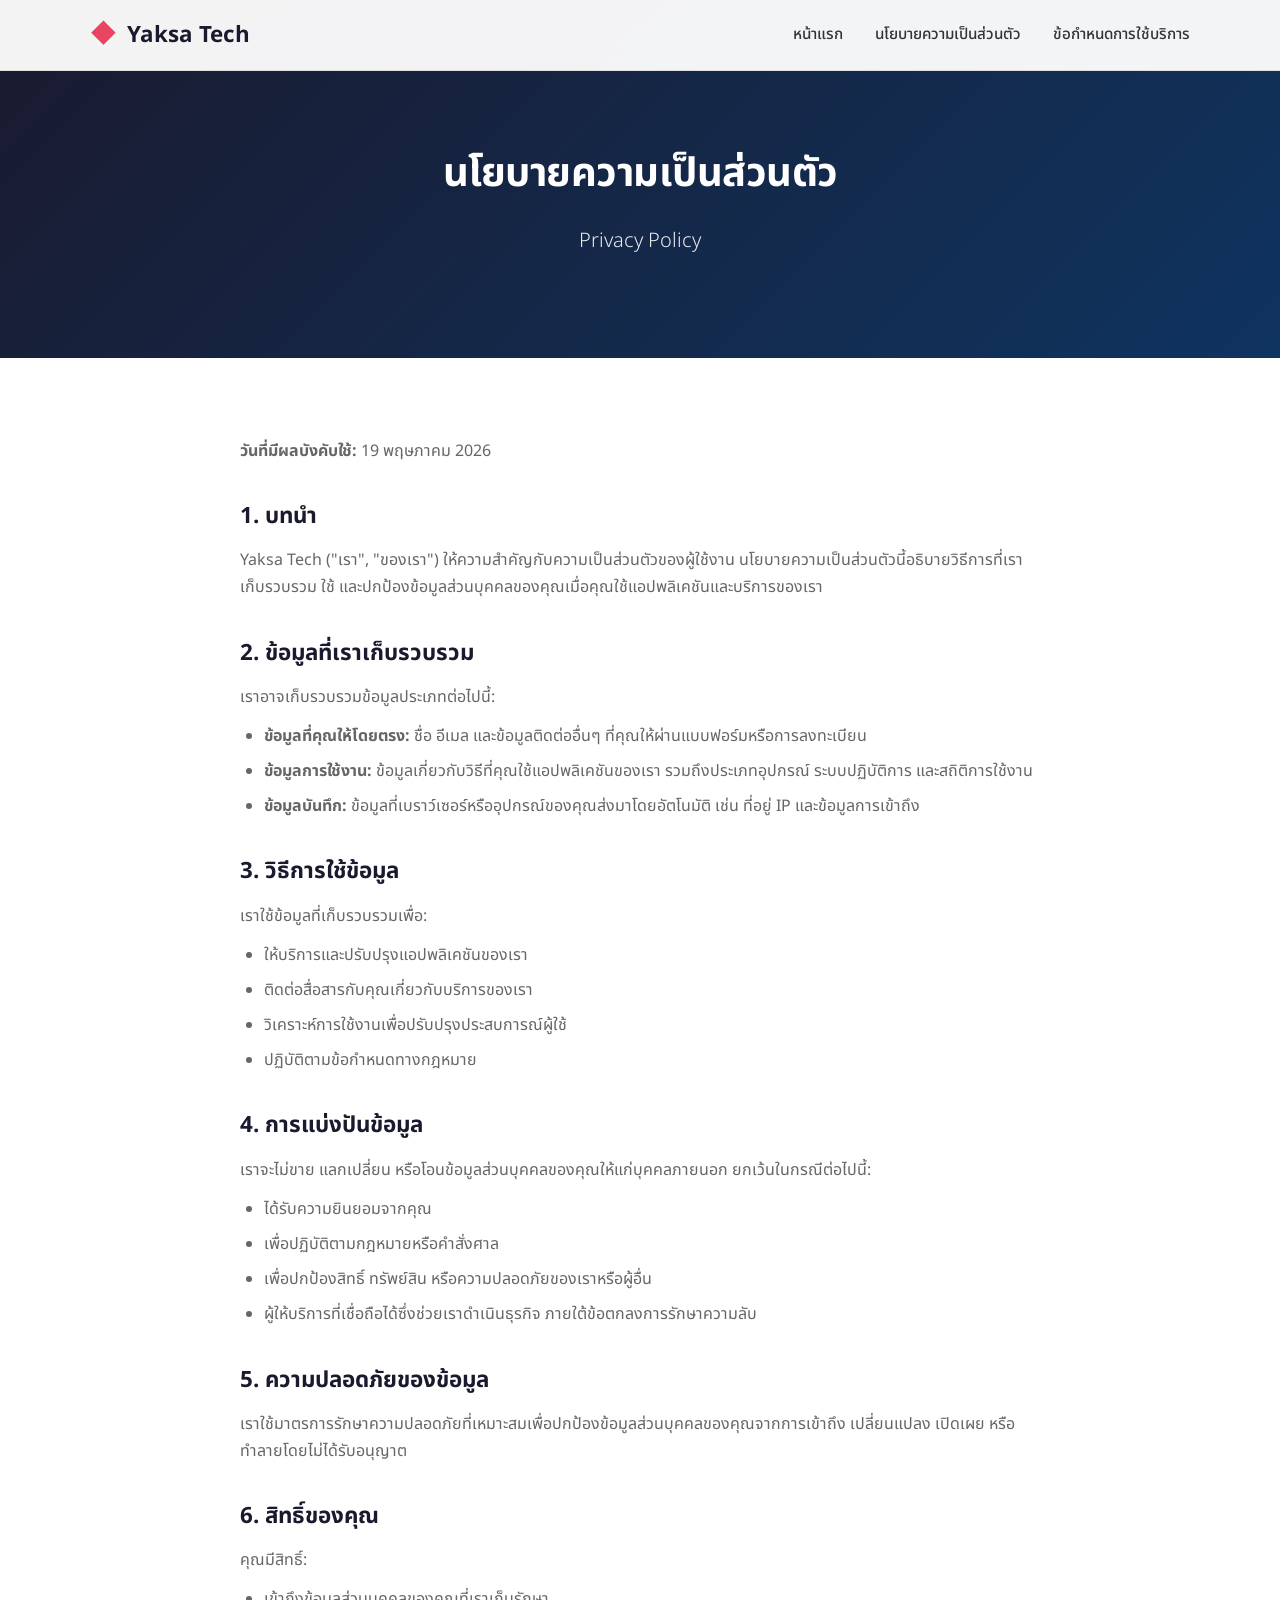
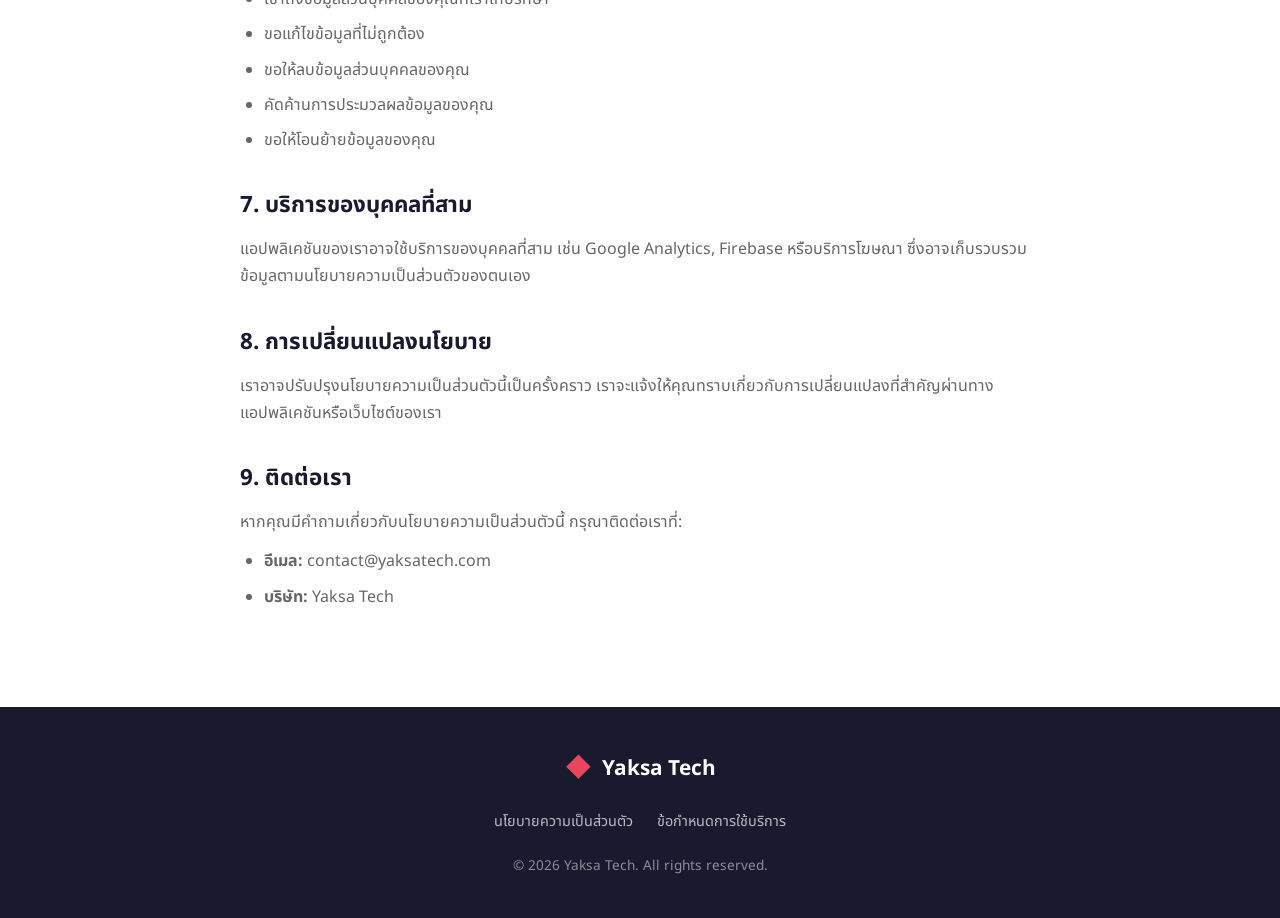
==== privacy-policy.html @ f7145e3e "Initial commit: Yaksa Tech organization website - Homepage with company info, services, and contact " ====
<!DOCTYPE html>
<html lang="th">
<head>
    <meta charset="UTF-8">
    <meta name="viewport" content="width=device-width, initial-scale=1.0">
    <title>นโยบายความเป็นส่วนตัว - Yaksa Tech</title>
    <link rel="stylesheet" href="css/style.css">
    <link rel="preconnect" href="https://fonts.googleapis.com">
    <link rel="preconnect" href="https://fonts.gstatic.com" crossorigin>
    <link href="https://fonts.googleapis.com/css2?family=Noto+Sans+Thai:wght@300;400;600;700&family=Inter:wght@300;400;600;700&display=swap" rel="stylesheet">
</head>
<body>
    <header class="header">
        <nav class="nav container">
            <a href="/" class="logo">
                <span class="logo-icon">&#9670;</span>
                <span class="logo-text">Yaksa Tech</span>
            </a>
            <ul class="nav-links">
                <li><a href="index.html">หน้าแรก</a></li>
                <li><a href="privacy-policy.html">นโยบายความเป็นส่วนตัว</a></li>
                <li><a href="terms-of-service.html">ข้อกำหนดการใช้บริการ</a></li>
            </ul>
            <button class="nav-toggle" aria-label="Toggle menu">
                <span></span>
                <span></span>
                <span></span>
            </button>
        </nav>
    </header>

    <section class="hero" style="padding: 140px 0 60px;">
        <div class="container">
            <h1 style="font-size: 2.5rem;">นโยบายความเป็นส่วนตัว</h1>
            <p class="hero-subtitle">Privacy Policy</p>
        </div>
    </section>

    <section class="section">
        <div class="container">
            <div class="policy-content">
                <p><strong>วันที่มีผลบังคับใช้:</strong> 19 พฤษภาคม 2026</p>

                <h2>1. บทนำ</h2>
                <p>Yaksa Tech ("เรา", "ของเรา") ให้ความสำคัญกับความเป็นส่วนตัวของผู้ใช้งาน นโยบายความเป็นส่วนตัวนี้อธิบายวิธีการที่เราเก็บรวบรวม ใช้ และปกป้องข้อมูลส่วนบุคคลของคุณเมื่อคุณใช้แอปพลิเคชันและบริการของเรา</p>

                <h2>2. ข้อมูลที่เราเก็บรวบรวม</h2>
                <p>เราอาจเก็บรวบรวมข้อมูลประเภทต่อไปนี้:</p>
                <ul>
                    <li><strong>ข้อมูลที่คุณให้โดยตรง:</strong> ชื่อ อีเมล และข้อมูลติดต่ออื่นๆ ที่คุณให้ผ่านแบบฟอร์มหรือการลงทะเบียน</li>
                    <li><strong>ข้อมูลการใช้งาน:</strong> ข้อมูลเกี่ยวกับวิธีที่คุณใช้แอปพลิเคชันของเรา รวมถึงประเภทอุปกรณ์ ระบบปฏิบัติการ และสถิติการใช้งาน</li>
                    <li><strong>ข้อมูลบันทึก:</strong> ข้อมูลที่เบราว์เซอร์หรืออุปกรณ์ของคุณส่งมาโดยอัตโนมัติ เช่น ที่อยู่ IP และข้อมูลการเข้าถึง</li>
                </ul>

                <h2>3. วิธีการใช้ข้อมูล</h2>
                <p>เราใช้ข้อมูลที่เก็บรวบรวมเพื่อ:</p>
                <ul>
                    <li>ให้บริการและปรับปรุงแอปพลิเคชันของเรา</li>
                    <li>ติดต่อสื่อสารกับคุณเกี่ยวกับบริการของเรา</li>
                    <li>วิเคราะห์การใช้งานเพื่อปรับปรุงประสบการณ์ผู้ใช้</li>
                    <li>ปฏิบัติตามข้อกำหนดทางกฎหมาย</li>
                </ul>

                <h2>4. การแบ่งปันข้อมูล</h2>
                <p>เราจะไม่ขาย แลกเปลี่ยน หรือโอนข้อมูลส่วนบุคคลของคุณให้แก่บุคคลภายนอก ยกเว้นในกรณีต่อไปนี้:</p>
                <ul>
                    <li>ได้รับความยินยอมจากคุณ</li>
                    <li>เพื่อปฏิบัติตามกฎหมายหรือคำสั่งศาล</li>
                    <li>เพื่อปกป้องสิทธิ์ ทรัพย์สิน หรือความปลอดภัยของเราหรือผู้อื่น</li>
                    <li>ผู้ให้บริการที่เชื่อถือได้ซึ่งช่วยเราดำเนินธุรกิจ ภายใต้ข้อตกลงการรักษาความลับ</li>
                </ul>

                <h2>5. ความปลอดภัยของข้อมูล</h2>
                <p>เราใช้มาตรการรักษาความปลอดภัยที่เหมาะสมเพื่อปกป้องข้อมูลส่วนบุคคลของคุณจากการเข้าถึง เปลี่ยนแปลง เปิดเผย หรือทำลายโดยไม่ได้รับอนุญาต</p>

                <h2>6. สิทธิ์ของคุณ</h2>
                <p>คุณมีสิทธิ์:</p>
                <ul>
                    <li>เข้าถึงข้อมูลส่วนบุคคลของคุณที่เราเก็บรักษา</li>
                    <li>ขอแก้ไขข้อมูลที่ไม่ถูกต้อง</li>
                    <li>ขอให้ลบข้อมูลส่วนบุคคลของคุณ</li>
                    <li>คัดค้านการประมวลผลข้อมูลของคุณ</li>
                    <li>ขอให้โอนย้ายข้อมูลของคุณ</li>
                </ul>

                <h2>7. บริการของบุคคลที่สาม</h2>
                <p>แอปพลิเคชันของเราอาจใช้บริการของบุคคลที่สาม เช่น Google Analytics, Firebase หรือบริการโฆษณา ซึ่งอาจเก็บรวบรวมข้อมูลตามนโยบายความเป็นส่วนตัวของตนเอง</p>

                <h2>8. การเปลี่ยนแปลงนโยบาย</h2>
                <p>เราอาจปรับปรุงนโยบายความเป็นส่วนตัวนี้เป็นครั้งคราว เราจะแจ้งให้คุณทราบเกี่ยวกับการเปลี่ยนแปลงที่สำคัญผ่านทางแอปพลิเคชันหรือเว็บไซต์ของเรา</p>

                <h2>9. ติดต่อเรา</h2>
                <p>หากคุณมีคำถามเกี่ยวกับนโยบายความเป็นส่วนตัวนี้ กรุณาติดต่อเราที่:</p>
                <ul>
                    <li><strong>อีเมล:</strong> contact@yaksatech.com</li>
                    <li><strong>บริษัท:</strong> Yaksa Tech</li>
                </ul>
            </div>
        </div>
    </section>

    <footer class="footer">
        <div class="container">
            <div class="footer-content">
                <div class="footer-brand">
                    <span class="logo-icon">&#9670;</span>
                    <span class="logo-text">Yaksa Tech</span>
                </div>
                <div class="footer-links">
                    <a href="privacy-policy.html">นโยบายความเป็นส่วนตัว</a>
                    <a href="terms-of-service.html">ข้อกำหนดการใช้บริการ</a>
                </div>
                <p class="footer-copy">&copy; 2026 Yaksa Tech. All rights reserved.</p>
            </div>
        </div>
    </footer>

    <script src="js/main.js"></script>
    <style>
        .policy-content {
            max-width: 800px;
            margin: 0 auto;
        }
        .policy-content h2 {
            font-size: 1.4rem;
            color: var(--primary);
            margin: 32px 0 12px;
        }
        .policy-content p {
            color: var(--text-light);
            margin-bottom: 12px;
        }
        .policy-content ul {
            margin: 0 0 16px 24px;
            color: var(--text-light);
        }
        .policy-content li {
            margin-bottom: 8px;
        }
    </style>
</body>
</html>
---- css/style.css ----
* {
    margin: 0;
    padding: 0;
    box-sizing: border-box;
}

:root {
    --primary: #1a1a2e;
    --primary-light: #16213e;
    --accent: #0f3460;
    --accent-bright: #e94560;
    --text: #333;
    --text-light: #666;
    --bg: #ffffff;
    --bg-alt: #f8f9fa;
    --border: #e0e0e0;
    --radius: 12px;
    --shadow: 0 4px 20px rgba(0, 0, 0, 0.08);
    --transition: all 0.3s ease;
}

html {
    scroll-behavior: smooth;
}

body {
    font-family: 'Noto Sans Thai', 'Inter', sans-serif;
    color: var(--text);
    background: var(--bg);
    line-height: 1.7;
}

.container {
    max-width: 1140px;
    margin: 0 auto;
    padding: 0 20px;
}

/* Header */
.header {
    position: fixed;
    top: 0;
    left: 0;
    right: 0;
    z-index: 1000;
    background: rgba(255, 255, 255, 0.95);
    backdrop-filter: blur(10px);
    border-bottom: 1px solid var(--border);
}

.nav {
    display: flex;
    align-items: center;
    justify-content: space-between;
    height: 70px;
}

.logo {
    display: flex;
    align-items: center;
    gap: 10px;
    text-decoration: none;
    color: var(--primary);
    font-weight: 700;
    font-size: 1.4rem;
}

.logo-icon {
    color: var(--accent-bright);
    font-size: 1.6rem;
}

.nav-links {
    display: flex;
    list-style: none;
    gap: 32px;
}

.nav-links a {
    text-decoration: none;
    color: var(--text);
    font-size: 0.95rem;
    font-weight: 500;
    transition: var(--transition);
}

.nav-links a:hover {
    color: var(--accent-bright);
}

.nav-toggle {
    display: none;
    flex-direction: column;
    gap: 5px;
    background: none;
    border: none;
    cursor: pointer;
    padding: 5px;
}

.nav-toggle span {
    display: block;
    width: 24px;
    height: 2px;
    background: var(--primary);
    transition: var(--transition);
}

/* Hero */
.hero {
    padding: 160px 0 100px;
    background: linear-gradient(135deg, var(--primary) 0%, var(--accent) 100%);
    color: white;
    text-align: center;
}

.hero h1 {
    font-size: 3.5rem;
    font-weight: 700;
    margin-bottom: 16px;
    letter-spacing: -0.5px;
}

.hero-subtitle {
    font-size: 1.25rem;
    opacity: 0.9;
    margin-bottom: 40px;
    font-weight: 300;
}

.btn {
    display: inline-block;
    padding: 14px 36px;
    border-radius: 50px;
    text-decoration: none;
    font-weight: 600;
    font-size: 1rem;
    transition: var(--transition);
    cursor: pointer;
    border: none;
}

.btn-primary {
    background: var(--accent-bright);
    color: white;
}

.btn-primary:hover {
    background: #d63851;
    transform: translateY(-2px);
    box-shadow: 0 8px 25px rgba(233, 69, 96, 0.3);
}

/* Sections */
.section {
    padding: 80px 0;
}

.section-alt {
    background: var(--bg-alt);
}

.section-title {
    text-align: center;
    font-size: 2.2rem;
    font-weight: 700;
    color: var(--primary);
    margin-bottom: 16px;
}

.section-desc {
    text-align: center;
    color: var(--text-light);
    max-width: 600px;
    margin: 0 auto 48px;
}

/* About */
.about-content > p {
    text-align: center;
    max-width: 700px;
    margin: 0 auto 48px;
    color: var(--text-light);
    font-size: 1.05rem;
}

.stats {
    display: grid;
    grid-template-columns: repeat(3, 1fr);
    gap: 32px;
}

.stat {
    text-align: center;
    padding: 32px 24px;
    border-radius: var(--radius);
    background: white;
    box-shadow: var(--shadow);
    transition: var(--transition);
}

.stat:hover {
    transform: translateY(-4px);
    box-shadow: 0 8px 30px rgba(0, 0, 0, 0.12);
}

.stat-icon {
    font-size: 2.5rem;
    display: block;
    margin-bottom: 12px;
}

.stat h3 {
    font-size: 1.1rem;
    color: var(--primary);
    margin-bottom: 8px;
}

.stat p {
    color: var(--text-light);
    font-size: 0.9rem;
}

/* Services */
.services-grid {
    display: grid;
    grid-template-columns: repeat(2, 1fr);
    gap: 24px;
    margin-top: 48px;
}

.service-card {
    padding: 36px;
    background: white;
    border-radius: var(--radius);
    box-shadow: var(--shadow);
    transition: var(--transition);
}

.service-card:hover {
    transform: translateY(-4px);
    box-shadow: 0 8px 30px rgba(0, 0, 0, 0.12);
}

.service-icon {
    font-size: 2.5rem;
    margin-bottom: 16px;
}

.service-card h3 {
    font-size: 1.15rem;
    color: var(--primary);
    margin-bottom: 8px;
}

.service-card p {
    color: var(--text-light);
    font-size: 0.95rem;
}

/* Apps */
.apps-grid {
    display: grid;
    grid-template-columns: repeat(auto-fit, minmax(280px, 1fr));
    gap: 24px;
    margin-top: 48px;
}

.app-card {
    text-align: center;
    padding: 48px 32px;
    background: white;
    border-radius: var(--radius);
    box-shadow: var(--shadow);
    border: 2px dashed var(--border);
}

.app-placeholder {
    width: 80px;
    height: 80px;
    margin: 0 auto 20px;
    background: var(--bg-alt);
    border-radius: 20px;
    display: flex;
    align-items: center;
    justify-content: center;
    font-size: 2rem;
}

.app-card h3 {
    color: var(--primary);
    margin-bottom: 8px;
}

.app-card p {
    color: var(--text-light);
    font-size: 0.9rem;
}

/* Contact */
.contact-content {
    max-width: 600px;
    margin: 48px auto 0;
}

.contact-info {
    display: flex;
    flex-direction: column;
    gap: 24px;
}

.contact-item {
    display: flex;
    align-items: center;
    gap: 20px;
    padding: 24px;
    background: white;
    border-radius: var(--radius);
    box-shadow: var(--shadow);
}

.contact-icon {
    font-size: 1.8rem;
    min-width: 50px;
    height: 50px;
    display: flex;
    align-items: center;
    justify-content: center;
    background: var(--bg-alt);
    border-radius: 12px;
}

.contact-item h3 {
    font-size: 0.95rem;
    color: var(--primary);
    margin-bottom: 4px;
}

.contact-item p {
    color: var(--text-light);
    font-size: 0.9rem;
}

/* Footer */
.footer {
    background: var(--primary);
    color: white;
    padding: 40px 0;
}

.footer-content {
    text-align: center;
}

.footer-brand {
    display: flex;
    align-items: center;
    justify-content: center;
    gap: 10px;
    font-size: 1.3rem;
    font-weight: 700;
    margin-bottom: 20px;
}

.footer-brand .logo-icon {
    color: var(--accent-bright);
}

.footer-links {
    display: flex;
    justify-content: center;
    gap: 24px;
    margin-bottom: 20px;
}

.footer-links a {
    color: rgba(255, 255, 255, 0.7);
    text-decoration: none;
    font-size: 0.9rem;
    transition: var(--transition);
}

.footer-links a:hover {
    color: white;
}

.footer-copy {
    color: rgba(255, 255, 255, 0.5);
    font-size: 0.85rem;
}

/* Responsive */
@media (max-width: 768px) {
    .nav-toggle {
        display: flex;
    }

    .nav-links {
        display: none;
        position: absolute;
        top: 70px;
        left: 0;
        right: 0;
        background: white;
        flex-direction: column;
        padding: 20px;
        gap: 16px;
        border-bottom: 1px solid var(--border);
        box-shadow: var(--shadow);
    }

    .nav-links.active {
        display: flex;
    }

    .hero h1 {
        font-size: 2.2rem;
    }

    .hero-subtitle {
        font-size: 1rem;
    }

    .stats {
        grid-template-columns: 1fr;
    }

    .services-grid {
        grid-template-columns: 1fr;
    }

    .section {
        padding: 60px 0;
    }

    .section-title {
        font-size: 1.8rem;
    }

    .footer-links {
        flex-direction: column;
        gap: 12px;
    }
}
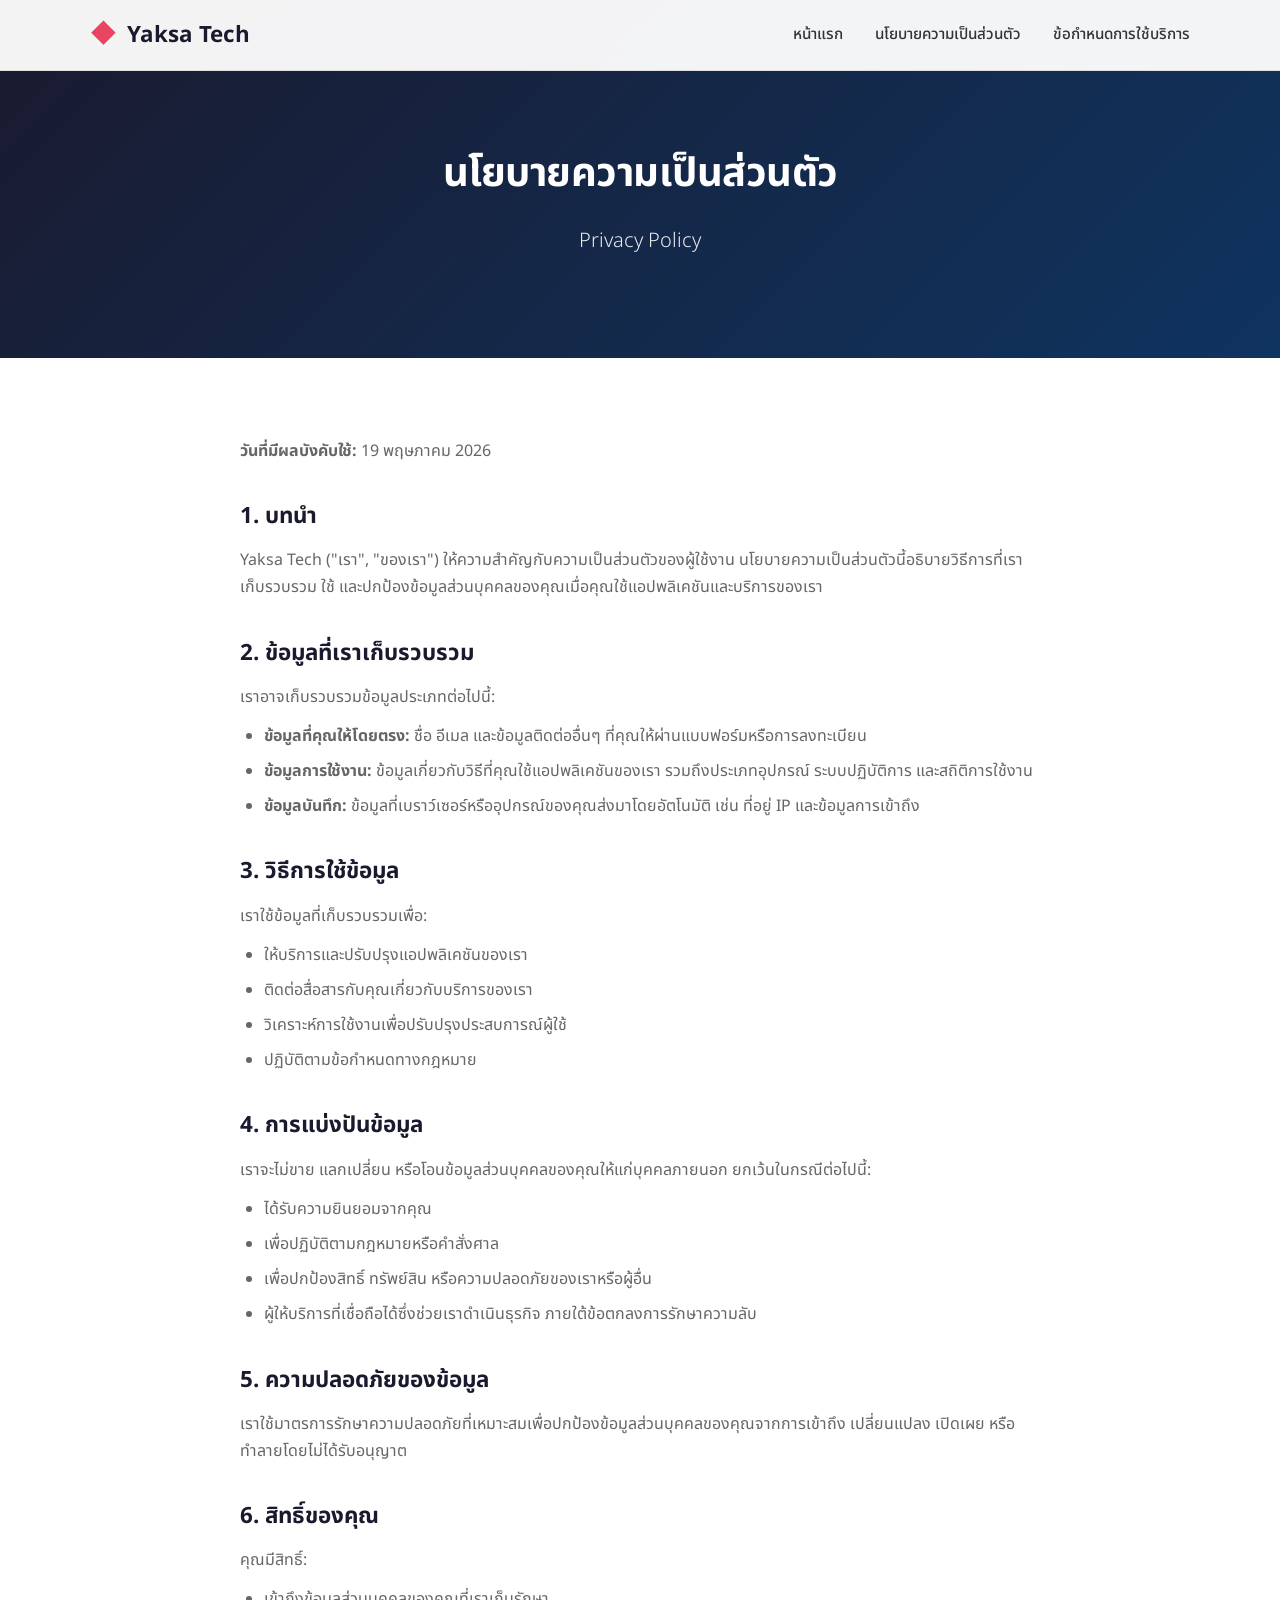
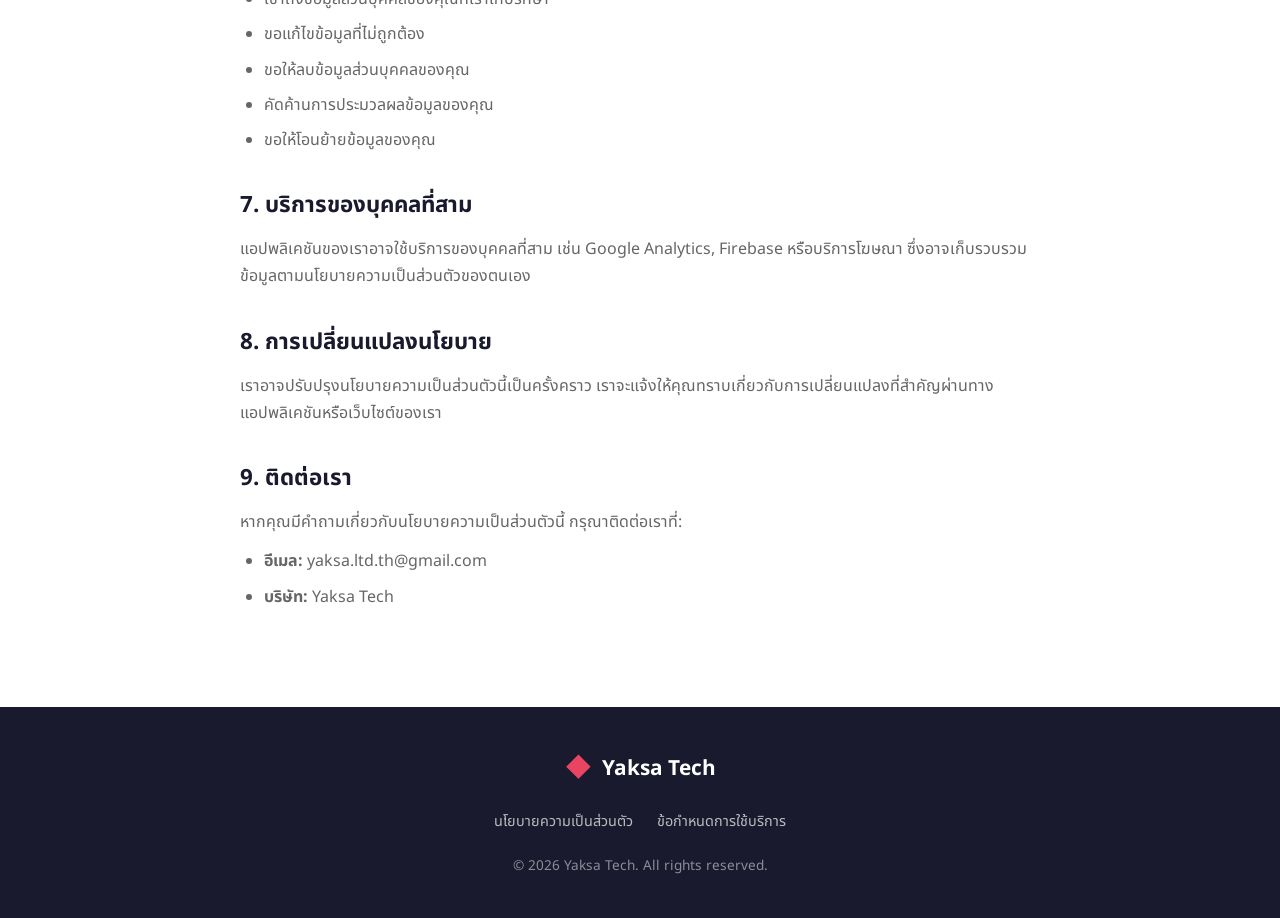
==== commit 49a2a093: "Add files via upload" ====
--- a/privacy-policy.html
+++ b/privacy-policy.html
@@ -92,7 +92,7 @@
                 <h2>9. ติดต่อเรา</h2>
                 <p>หากคุณมีคำถามเกี่ยวกับนโยบายความเป็นส่วนตัวนี้ กรุณาติดต่อเราที่:</p>
                 <ul>
-                    <li><strong>อีเมล:</strong> contact@yaksatech.com</li>
+                    <li><strong>อีเมล:</strong> yaksa.ltd.th@gmail.com</li>
                     <li><strong>บริษัท:</strong> Yaksa Tech</li>
                 </ul>
             </div>
